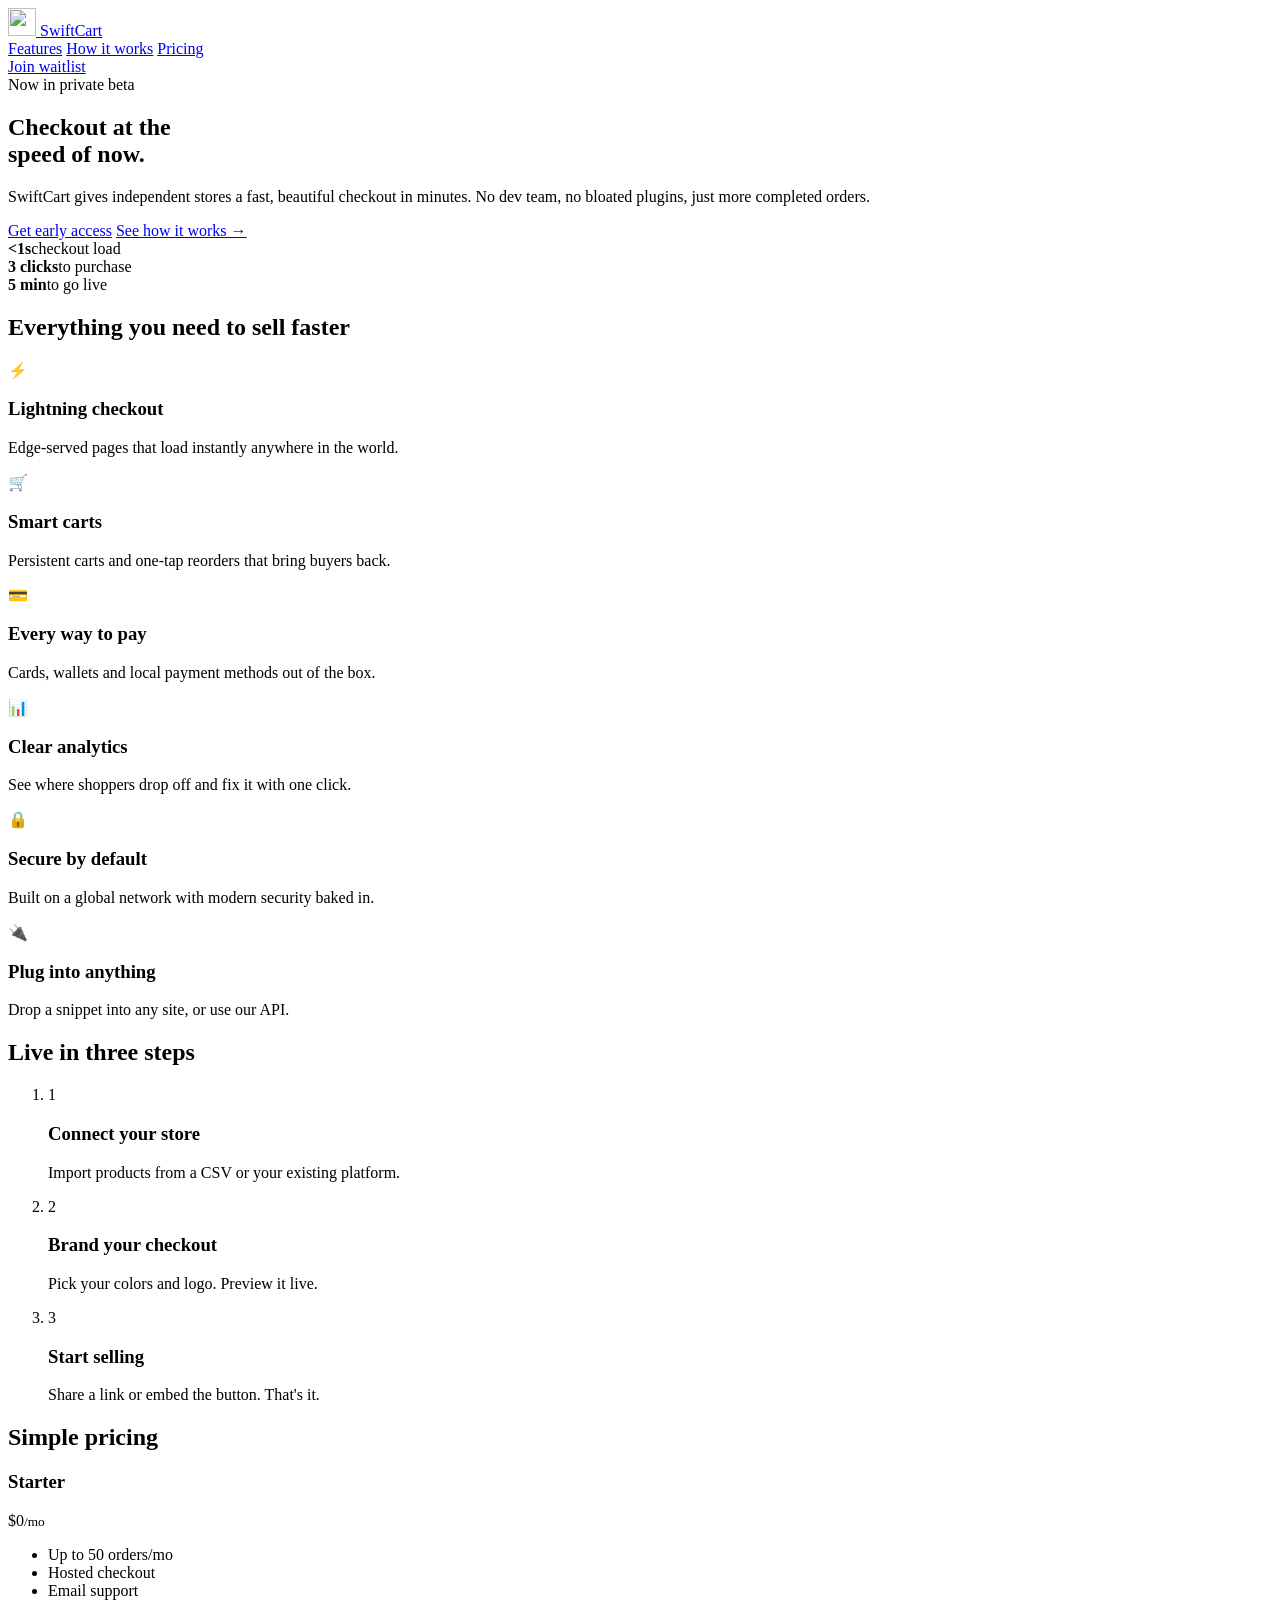
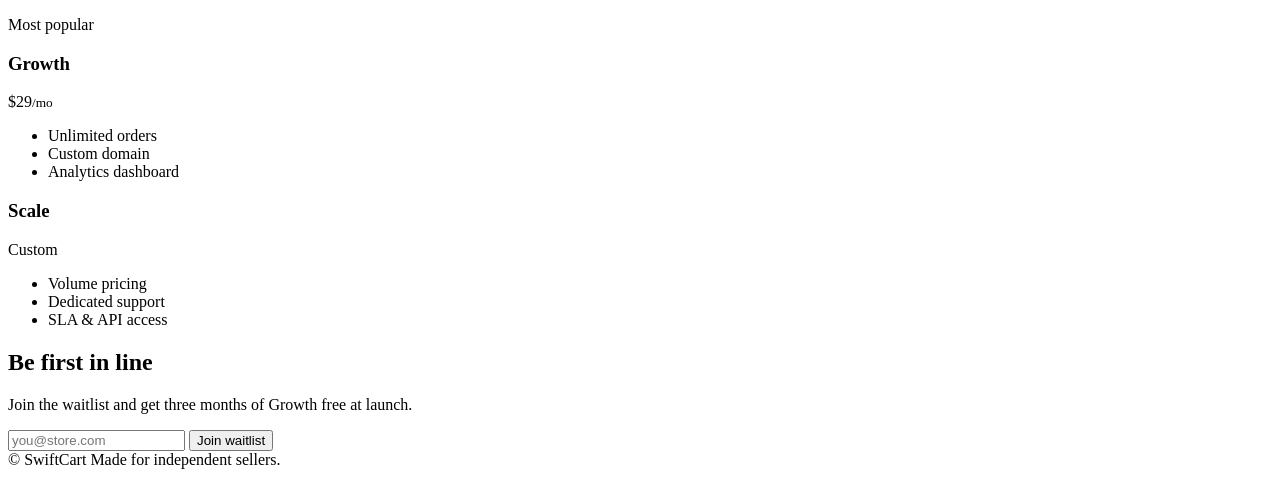
==== public/index.html @ d791b70e "Initial SwiftCart site + Cloudflare deploy" ====
<!doctype html>
<html lang="en">
<head>
  <meta charset="utf-8">
  <meta name="viewport" content="width=device-width, initial-scale=1">
  <title>SwiftCart: Checkout at the speed of now</title>
  <meta name="description" content="SwiftCart helps independent stores launch fast, beautiful checkout experiences in minutes.">
  <meta property="og:title" content="SwiftCart">
  <meta property="og:description" content="Fast, beautiful checkout for independent stores.">
  <link rel="icon" href="/favicon.svg" type="image/svg+xml">
  <link rel="preconnect" href="https://fonts.googleapis.com">
  <link rel="preconnect" href="https://fonts.gstatic.com" crossorigin>
  <link href="https://fonts.googleapis.com/css2?family=Inter:wght@400;500;600;700;800&display=swap" rel="stylesheet">
  <link rel="stylesheet" href="/styles.css">
</head>
<body>
  <header class="nav">
    <div class="container nav-inner">
      <a href="/" class="logo">
        <img src="/favicon.svg" width="28" height="28" alt="">
        SwiftCart
      </a>
      <nav class="links">
        <a href="#features">Features</a>
        <a href="#how">How it works</a>
        <a href="#pricing">Pricing</a>
      </nav>
      <a href="#waitlist" class="btn btn-small">Join waitlist</a>
    </div>
  </header>

  <main>
    <section class="hero">
      <div class="container">
        <span class="pill">Now in private beta</span>
        <h1>Checkout at the<br><span class="grad">speed of now.</span></h1>
        <p class="lead">SwiftCart gives independent stores a fast, beautiful checkout in minutes. No dev team, no bloated plugins, just more completed orders.</p>
        <div class="cta-row">
          <a href="#waitlist" class="btn">Get early access</a>
          <a href="#how" class="btn btn-ghost">See how it works &rarr;</a>
        </div>
        <div class="stats">
          <div><strong>&lt;1s</strong><span>checkout load</span></div>
          <div><strong>3 clicks</strong><span>to purchase</span></div>
          <div><strong>5 min</strong><span>to go live</span></div>
        </div>
      </div>
    </section>

    <section id="features" class="section">
      <div class="container">
        <h2>Everything you need to sell faster</h2>
        <div class="grid">
          <article class="card"><div class="icon">⚡</div><h3>Lightning checkout</h3><p>Edge-served pages that load instantly anywhere in the world.</p></article>
          <article class="card"><div class="icon">🛒</div><h3>Smart carts</h3><p>Persistent carts and one-tap reorders that bring buyers back.</p></article>
          <article class="card"><div class="icon">💳</div><h3>Every way to pay</h3><p>Cards, wallets and local payment methods out of the box.</p></article>
          <article class="card"><div class="icon">📊</div><h3>Clear analytics</h3><p>See where shoppers drop off and fix it with one click.</p></article>
          <article class="card"><div class="icon">🔒</div><h3>Secure by default</h3><p>Built on a global network with modern security baked in.</p></article>
          <article class="card"><div class="icon">🔌</div><h3>Plug into anything</h3><p>Drop a snippet into any site, or use our API.</p></article>
        </div>
      </div>
    </section>

    <section id="how" class="section alt">
      <div class="container">
        <h2>Live in three steps</h2>
        <ol class="steps">
          <li><span>1</span><h3>Connect your store</h3><p>Import products from a CSV or your existing platform.</p></li>
          <li><span>2</span><h3>Brand your checkout</h3><p>Pick your colors and logo. Preview it live.</p></li>
          <li><span>3</span><h3>Start selling</h3><p>Share a link or embed the button. That's it.</p></li>
        </ol>
      </div>
    </section>

    <section id="pricing" class="section">
      <div class="container">
        <h2>Simple pricing</h2>
        <div class="pricing">
          <div class="plan"><h3>Starter</h3><p class="price">$0<small>/mo</small></p><ul><li>Up to 50 orders/mo</li><li>Hosted checkout</li><li>Email support</li></ul></div>
          <div class="plan featured"><span class="tag">Most popular</span><h3>Growth</h3><p class="price">$29<small>/mo</small></p><ul><li>Unlimited orders</li><li>Custom domain</li><li>Analytics dashboard</li></ul></div>
          <div class="plan"><h3>Scale</h3><p class="price">Custom</p><ul><li>Volume pricing</li><li>Dedicated support</li><li>SLA &amp; API access</li></ul></div>
        </div>
      </div>
    </section>

    <section id="waitlist" class="section cta">
      <div class="container narrow">
        <h2>Be first in line</h2>
        <p>Join the waitlist and get three months of Growth free at launch.</p>
        <form class="waitlist" id="waitlist-form">
          <input type="email" name="email" required placeholder="you@store.com" aria-label="Email address">
          <button class="btn" type="submit">Join waitlist</button>
        </form>
      </div>
    </section>
  </main>

  <footer class="footer">
    <div class="container footer-inner">
      <span>&copy; <span id="y"></span> SwiftCart</span>
      <span>Made for independent sellers.</span>
    </div>
  </footer>
  <script src="/main.js"></script>
</body>
</html>
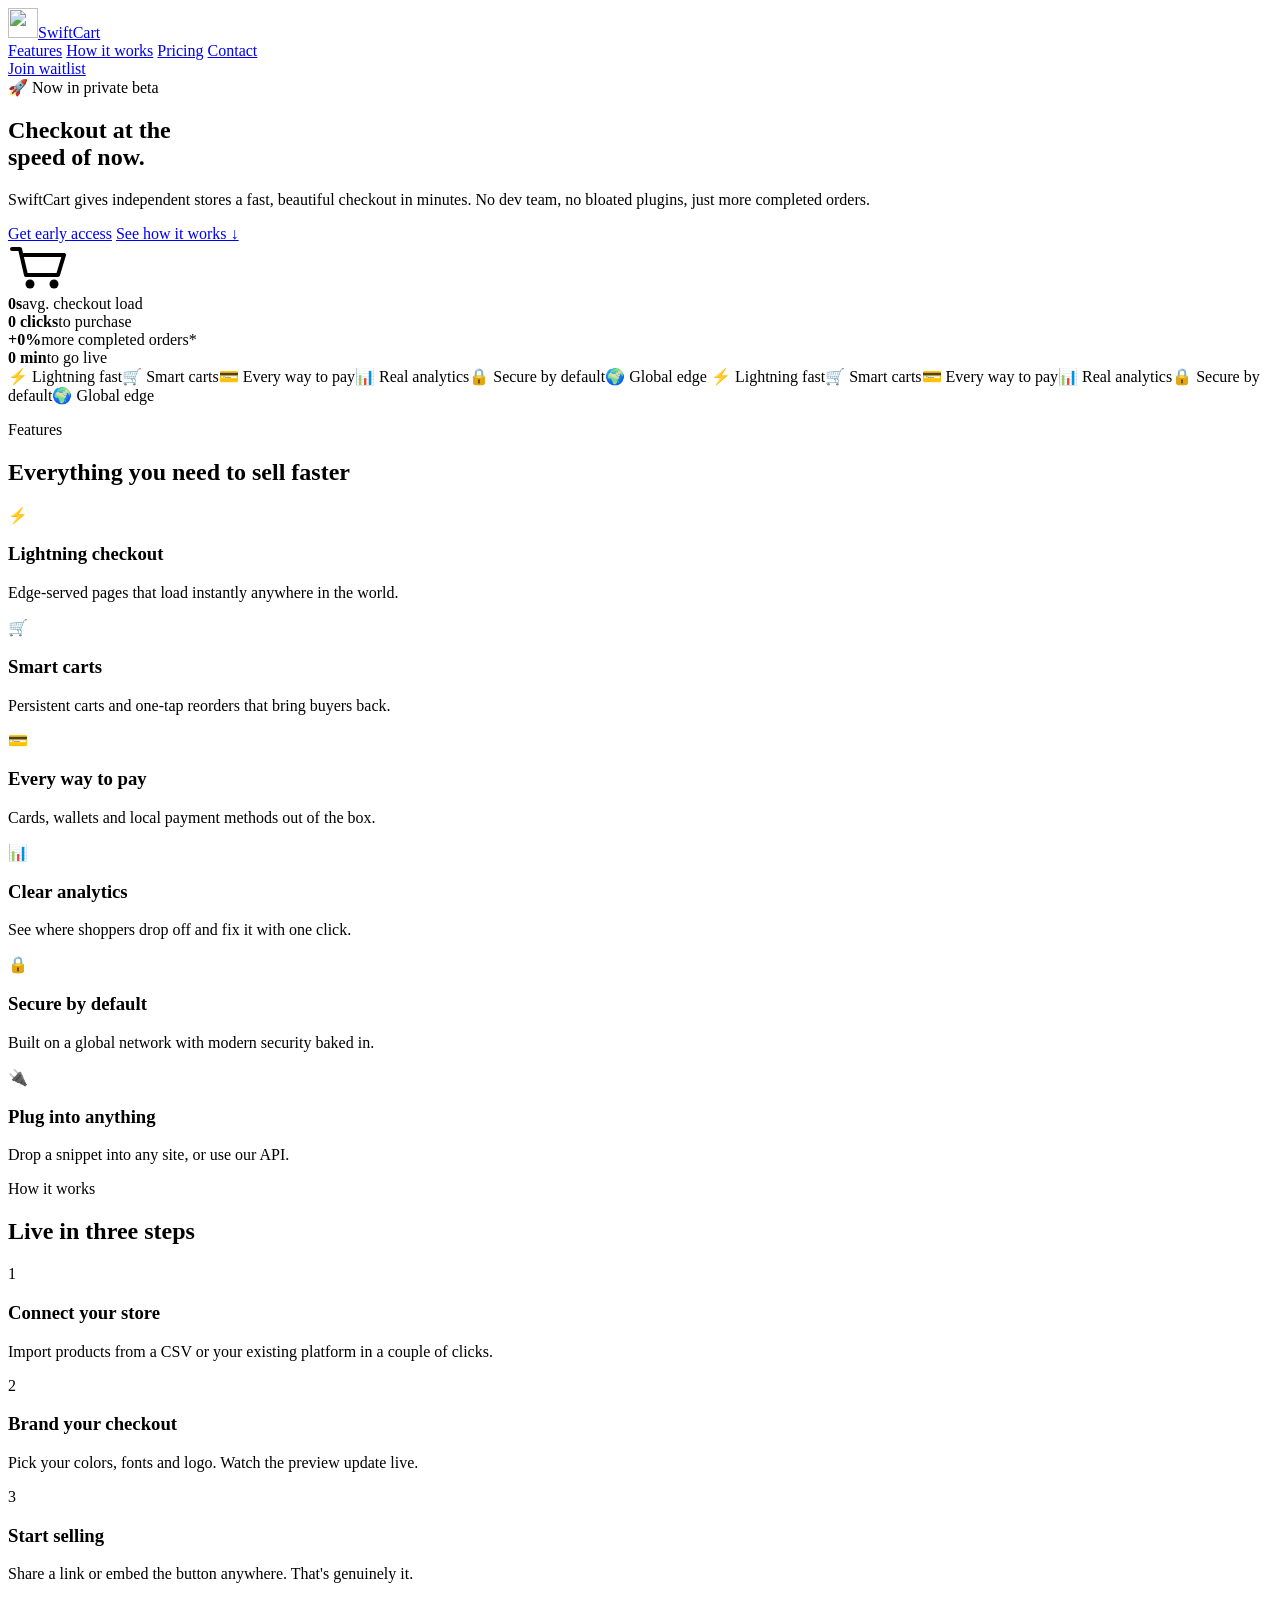
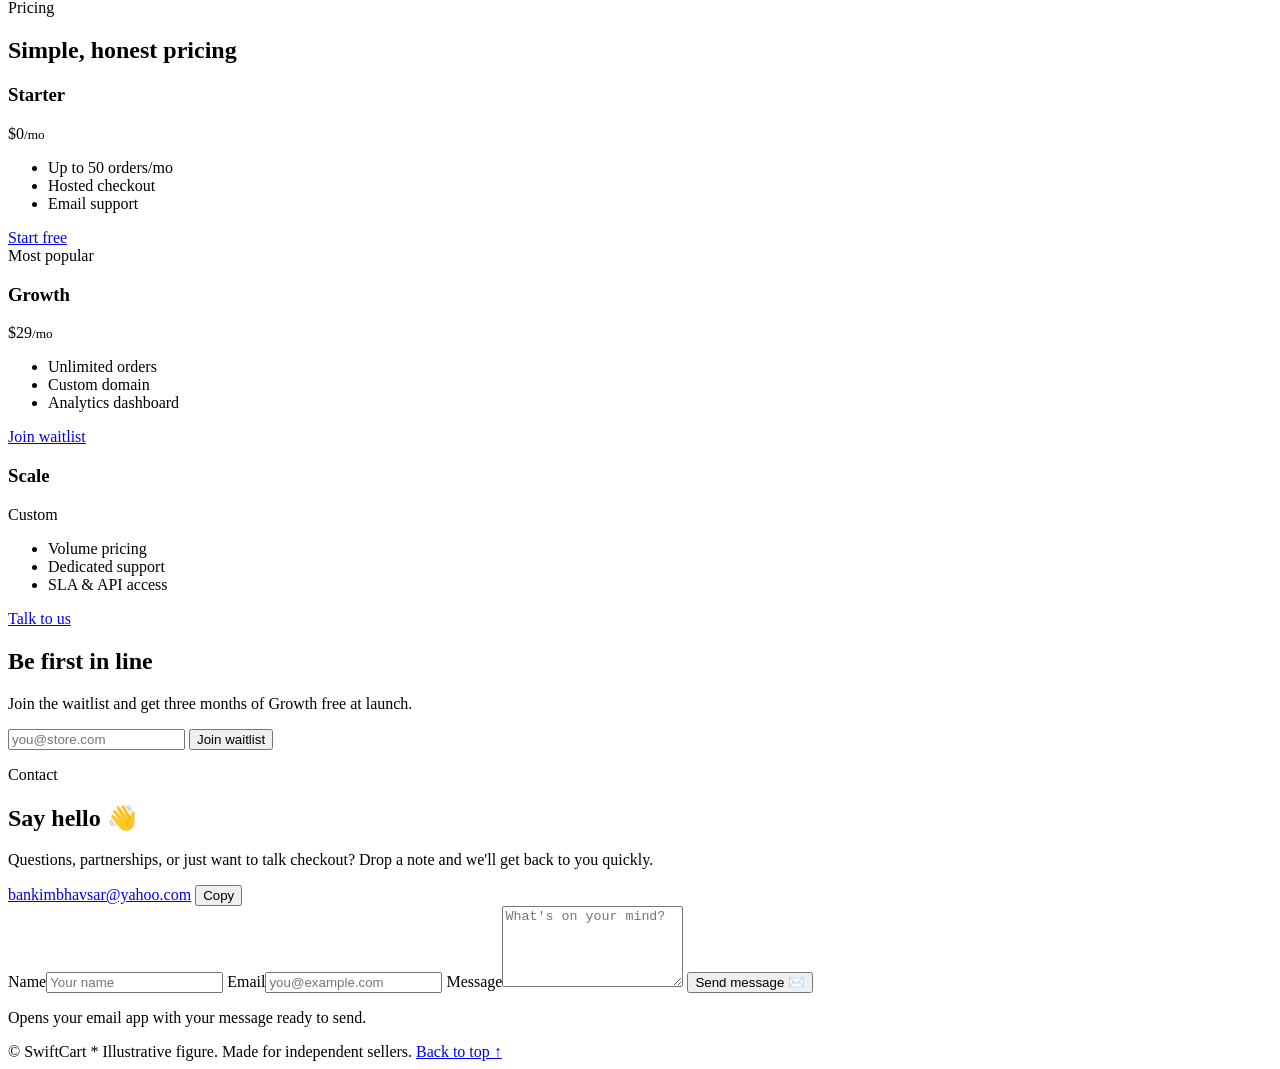
==== commit fb4b8576: "Fun animated redesign + contact section" ====
--- a/public/index.html
+++ b/public/index.html
@@ -10,86 +10,139 @@
   <link rel="icon" href="/favicon.svg" type="image/svg+xml">
   <link rel="preconnect" href="https://fonts.googleapis.com">
   <link rel="preconnect" href="https://fonts.gstatic.com" crossorigin>
-  <link href="https://fonts.googleapis.com/css2?family=Inter:wght@400;500;600;700;800&display=swap" rel="stylesheet">
+  <link href="https://fonts.googleapis.com/css2?family=Bricolage+Grotesque:opsz,wght@12..96,500;12..96,700;12..96,800&family=Inter:wght@400;500;600&display=swap" rel="stylesheet">
   <link rel="stylesheet" href="/styles.css">
 </head>
 <body>
-  <header class="nav">
+  <div class="progress" id="progress"></div>
+
+  <header class="nav" id="nav">
     <div class="container nav-inner">
-      <a href="/" class="logo">
-        <img src="/favicon.svg" width="28" height="28" alt="">
-        SwiftCart
-      </a>
+      <a href="#top" class="logo"><img src="/favicon.svg" width="30" height="30" alt="">SwiftCart</a>
       <nav class="links">
         <a href="#features">Features</a>
         <a href="#how">How it works</a>
         <a href="#pricing">Pricing</a>
+        <a href="#contact">Contact</a>
       </nav>
       <a href="#waitlist" class="btn btn-small">Join waitlist</a>
     </div>
   </header>
 
-  <main>
+  <main id="top">
+    <!-- HERO -->
     <section class="hero">
-      <div class="container">
-        <span class="pill">Now in private beta</span>
-        <h1>Checkout at the<br><span class="grad">speed of now.</span></h1>
-        <p class="lead">SwiftCart gives independent stores a fast, beautiful checkout in minutes. No dev team, no bloated plugins, just more completed orders.</p>
-        <div class="cta-row">
-          <a href="#waitlist" class="btn">Get early access</a>
-          <a href="#how" class="btn btn-ghost">See how it works &rarr;</a>
+      <div class="blob b1" data-speed="0.25"></div>
+      <div class="blob b2" data-speed="-0.15"></div>
+      <div class="blob b3" data-speed="0.4"></div>
+      <div class="container hero-inner">
+        <span class="pill reveal">🚀 Now in private beta</span>
+        <h1 class="reveal" style="--d:.1s">Checkout at the<br>
+          <span class="rotator"><span class="grad" id="rotator">speed of now.</span></span>
+        </h1>
+        <p class="lead reveal" style="--d:.2s">SwiftCart gives independent stores a fast, beautiful checkout in minutes. No dev team, no bloated plugins, just more completed orders.</p>
+        <div class="cta-row reveal" style="--d:.3s">
+          <a href="#waitlist" class="btn magnetic">Get early access</a>
+          <a href="#how" class="btn btn-ghost">See how it works &darr;</a>
         </div>
+
+        <div class="cart-track reveal" style="--d:.4s" aria-hidden="true">
+          <div class="cart" id="cart">
+            <svg viewBox="0 0 64 48" width="64" height="48"><path d="M4 6h8l6 26h32l6-20H16" fill="none" stroke="currentColor" stroke-width="4" stroke-linecap="round" stroke-linejoin="round"/><circle class="wheel" cx="22" cy="41" r="4.5" fill="currentColor"/><circle class="wheel" cx="46" cy="41" r="4.5" fill="currentColor"/></svg>
+            <span class="trail"></span>
+          </div>
+        </div>
+
         <div class="stats">
-          <div><strong>&lt;1s</strong><span>checkout load</span></div>
-          <div><strong>3 clicks</strong><span>to purchase</span></div>
-          <div><strong>5 min</strong><span>to go live</span></div>
+          <div class="reveal" style="--d:.1s"><strong><span data-count="0.8" data-decimals="1">0</span>s</strong><span>avg. checkout load</span></div>
+          <div class="reveal" style="--d:.2s"><strong><span data-count="3">0</span> clicks</strong><span>to purchase</span></div>
+          <div class="reveal" style="--d:.3s"><strong>+<span data-count="27">0</span>%</strong><span>more completed orders*</span></div>
+          <div class="reveal" style="--d:.4s"><strong><span data-count="5">0</span> min</strong><span>to go live</span></div>
         </div>
       </div>
     </section>
 
+    <!-- MARQUEE -->
+    <div class="marquee" aria-hidden="true">
+      <div class="marquee-track">
+        <span>⚡ Lightning fast</span><span>🛒 Smart carts</span><span>💳 Every way to pay</span><span>📊 Real analytics</span><span>🔒 Secure by default</span><span>🌍 Global edge</span>
+        <span>⚡ Lightning fast</span><span>🛒 Smart carts</span><span>💳 Every way to pay</span><span>📊 Real analytics</span><span>🔒 Secure by default</span><span>🌍 Global edge</span>
+      </div>
+    </div>
+
+    <!-- FEATURES -->
     <section id="features" class="section">
       <div class="container">
-        <h2>Everything you need to sell faster</h2>
+        <p class="eyebrow reveal">Features</p>
+        <h2 class="reveal">Everything you need to sell faster</h2>
         <div class="grid">
-          <article class="card"><div class="icon">⚡</div><h3>Lightning checkout</h3><p>Edge-served pages that load instantly anywhere in the world.</p></article>
-          <article class="card"><div class="icon">🛒</div><h3>Smart carts</h3><p>Persistent carts and one-tap reorders that bring buyers back.</p></article>
-          <article class="card"><div class="icon">💳</div><h3>Every way to pay</h3><p>Cards, wallets and local payment methods out of the box.</p></article>
-          <article class="card"><div class="icon">📊</div><h3>Clear analytics</h3><p>See where shoppers drop off and fix it with one click.</p></article>
-          <article class="card"><div class="icon">🔒</div><h3>Secure by default</h3><p>Built on a global network with modern security baked in.</p></article>
-          <article class="card"><div class="icon">🔌</div><h3>Plug into anything</h3><p>Drop a snippet into any site, or use our API.</p></article>
+          <article class="card tilt reveal" style="--d:0s"><div class="icon">⚡</div><h3>Lightning checkout</h3><p>Edge-served pages that load instantly anywhere in the world.</p></article>
+          <article class="card tilt reveal" style="--d:.08s"><div class="icon">🛒</div><h3>Smart carts</h3><p>Persistent carts and one-tap reorders that bring buyers back.</p></article>
+          <article class="card tilt reveal" style="--d:.16s"><div class="icon">💳</div><h3>Every way to pay</h3><p>Cards, wallets and local payment methods out of the box.</p></article>
+          <article class="card tilt reveal" style="--d:.24s"><div class="icon">📊</div><h3>Clear analytics</h3><p>See where shoppers drop off and fix it with one click.</p></article>
+          <article class="card tilt reveal" style="--d:.32s"><div class="icon">🔒</div><h3>Secure by default</h3><p>Built on a global network with modern security baked in.</p></article>
+          <article class="card tilt reveal" style="--d:.4s"><div class="icon">🔌</div><h3>Plug into anything</h3><p>Drop a snippet into any site, or use our API.</p></article>
         </div>
       </div>
     </section>
 
+    <!-- HOW IT WORKS (scroll story) -->
     <section id="how" class="section alt">
       <div class="container">
-        <h2>Live in three steps</h2>
-        <ol class="steps">
-          <li><span>1</span><h3>Connect your store</h3><p>Import products from a CSV or your existing platform.</p></li>
-          <li><span>2</span><h3>Brand your checkout</h3><p>Pick your colors and logo. Preview it live.</p></li>
-          <li><span>3</span><h3>Start selling</h3><p>Share a link or embed the button. That's it.</p></li>
-        </ol>
-      </div>
-    </section>
-
-    <section id="pricing" class="section">
-      <div class="container">
-        <h2>Simple pricing</h2>
-        <div class="pricing">
-          <div class="plan"><h3>Starter</h3><p class="price">$0<small>/mo</small></p><ul><li>Up to 50 orders/mo</li><li>Hosted checkout</li><li>Email support</li></ul></div>
-          <div class="plan featured"><span class="tag">Most popular</span><h3>Growth</h3><p class="price">$29<small>/mo</small></p><ul><li>Unlimited orders</li><li>Custom domain</li><li>Analytics dashboard</li></ul></div>
-          <div class="plan"><h3>Scale</h3><p class="price">Custom</p><ul><li>Volume pricing</li><li>Dedicated support</li><li>SLA &amp; API access</li></ul></div>
+        <p class="eyebrow reveal">How it works</p>
+        <h2 class="reveal">Live in three steps</h2>
+        <div class="timeline" id="timeline">
+          <div class="timeline-line"><div class="timeline-fill" id="timeline-fill"></div></div>
+          <div class="step reveal from-left"><span class="dot">1</span><div><h3>Connect your store</h3><p>Import products from a CSV or your existing platform in a couple of clicks.</p></div></div>
+          <div class="step reveal from-right"><span class="dot">2</span><div><h3>Brand your checkout</h3><p>Pick your colors, fonts and logo. Watch the preview update live.</p></div></div>
+          <div class="step reveal from-left"><span class="dot">3</span><div><h3>Start selling</h3><p>Share a link or embed the button anywhere. That's genuinely it.</p></div></div>
         </div>
       </div>
     </section>
 
+    <!-- PRICING -->
+    <section id="pricing" class="section">
+      <div class="container">
+        <p class="eyebrow reveal">Pricing</p>
+        <h2 class="reveal">Simple, honest pricing</h2>
+        <div class="pricing">
+          <div class="plan reveal pop" style="--d:0s"><h3>Starter</h3><p class="price">$0<small>/mo</small></p><ul><li>Up to 50 orders/mo</li><li>Hosted checkout</li><li>Email support</li></ul><a href="#waitlist" class="btn btn-ghost full">Start free</a></div>
+          <div class="plan featured reveal pop" style="--d:.1s"><span class="tag">Most popular</span><h3>Growth</h3><p class="price">$29<small>/mo</small></p><ul><li>Unlimited orders</li><li>Custom domain</li><li>Analytics dashboard</li></ul><a href="#waitlist" class="btn full">Join waitlist</a></div>
+          <div class="plan reveal pop" style="--d:.2s"><h3>Scale</h3><p class="price">Custom</p><ul><li>Volume pricing</li><li>Dedicated support</li><li>SLA &amp; API access</li></ul><a href="#contact" class="btn btn-ghost full">Talk to us</a></div>
+        </div>
+      </div>
+    </section>
+
+    <!-- WAITLIST -->
     <section id="waitlist" class="section cta">
       <div class="container narrow">
-        <h2>Be first in line</h2>
-        <p>Join the waitlist and get three months of Growth free at launch.</p>
-        <form class="waitlist" id="waitlist-form">
+        <h2 class="reveal">Be first in line</h2>
+        <p class="reveal" style="--d:.1s">Join the waitlist and get three months of Growth free at launch.</p>
+        <form class="waitlist reveal" style="--d:.2s" id="waitlist-form">
           <input type="email" name="email" required placeholder="you@store.com" aria-label="Email address">
           <button class="btn" type="submit">Join waitlist</button>
+        </form>
+      </div>
+    </section>
+
+    <!-- CONTACT -->
+    <section id="contact" class="section alt">
+      <div class="container contact">
+        <div class="contact-copy reveal from-left">
+          <p class="eyebrow">Contact</p>
+          <h2>Say hello 👋</h2>
+          <p>Questions, partnerships, or just want to talk checkout? Drop a note and we'll get back to you quickly.</p>
+          <div class="email-card">
+            <a href="mailto:bankimbhavsar@yahoo.com" class="email-link">bankimbhavsar@yahoo.com</a>
+            <button type="button" class="copy-btn" id="copy-email" data-email="bankimbhavsar@yahoo.com">Copy</button>
+          </div>
+        </div>
+        <form class="contact-form reveal from-right" id="contact-form">
+          <label>Name<input name="name" required placeholder="Your name"></label>
+          <label>Email<input name="email" type="email" required placeholder="you@example.com"></label>
+          <label>Message<textarea name="message" rows="5" required placeholder="What's on your mind?"></textarea></label>
+          <button class="btn full" type="submit">Send message ✉️</button>
+          <p class="form-note">Opens your email app with your message ready to send.</p>
         </form>
       </div>
     </section>
@@ -98,9 +151,11 @@
   <footer class="footer">
     <div class="container footer-inner">
       <span>&copy; <span id="y"></span> SwiftCart</span>
-      <span>Made for independent sellers.</span>
+      <span>* Illustrative figure. Made for independent sellers.</span>
+      <a href="#top" class="to-top">Back to top &uarr;</a>
     </div>
   </footer>
+  <div class="toast" id="toast" role="status" aria-live="polite"></div>
   <script src="/main.js"></script>
 </body>
 </html>
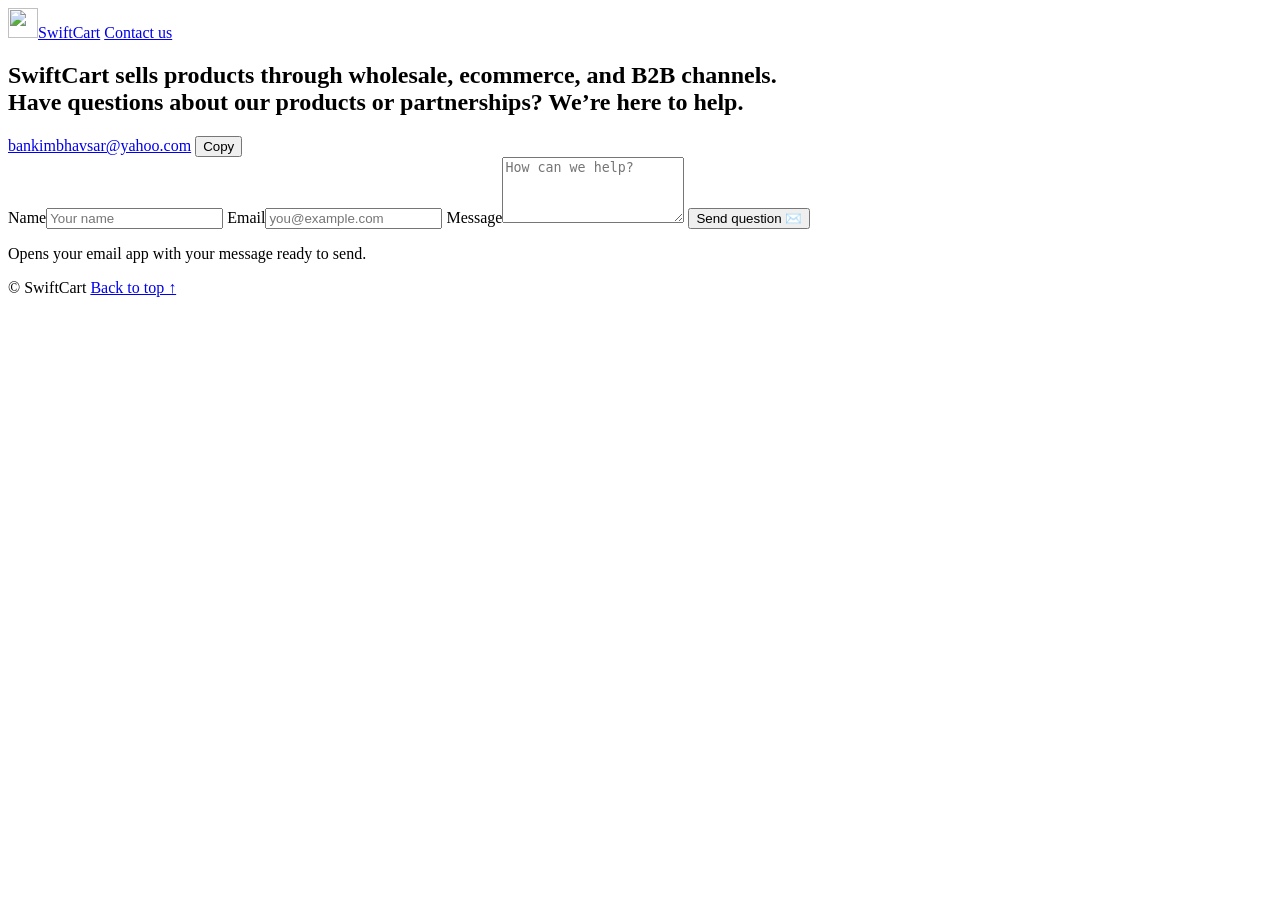
==== commit 77108beb: "Simplify SwiftCart contact page" ====
--- a/public/index.html
+++ b/public/index.html
@@ -3,158 +3,52 @@
 <head>
   <meta charset="utf-8">
   <meta name="viewport" content="width=device-width, initial-scale=1">
-  <title>SwiftCart: Checkout at the speed of now</title>
-  <meta name="description" content="SwiftCart helps independent stores launch fast, beautiful checkout experiences in minutes.">
-  <meta property="og:title" content="SwiftCart">
-  <meta property="og:description" content="Fast, beautiful checkout for independent stores.">
+  <title>SwiftCart | Wholesale, Ecommerce &amp; B2B Products</title>
+  <meta name="description" content="SwiftCart sells products through wholesale, ecommerce, and B2B channels.">
+  <meta property="og:title" content="SwiftCart | Wholesale, Ecommerce &amp; B2B Products">
+  <meta property="og:description" content="SwiftCart sells products through wholesale, ecommerce, and B2B channels.">
   <link rel="icon" href="/favicon.svg" type="image/svg+xml">
   <link rel="preconnect" href="https://fonts.googleapis.com">
   <link rel="preconnect" href="https://fonts.gstatic.com" crossorigin>
-  <link href="https://fonts.googleapis.com/css2?family=Bricolage+Grotesque:opsz,wght@12..96,500;12..96,700;12..96,800&family=Inter:wght@400;500;600&display=swap" rel="stylesheet">
+  <link href="https://fonts.googleapis.com/css2?family=Bricolage+Grotesque:opsz,wght@12..96;500;12..96;700;12..96;800&family=Inter:wght@400;500;600&display=swap" rel="stylesheet">
   <link rel="stylesheet" href="/styles.css">
 </head>
 <body>
-  <div class="progress" id="progress"></div>
-
-  <header class="nav" id="nav">
+  <header class="nav">
     <div class="container nav-inner">
       <a href="#top" class="logo"><img src="/favicon.svg" width="30" height="30" alt="">SwiftCart</a>
-      <nav class="links">
-        <a href="#features">Features</a>
-        <a href="#how">How it works</a>
-        <a href="#pricing">Pricing</a>
-        <a href="#contact">Contact</a>
-      </nav>
-      <a href="#waitlist" class="btn btn-small">Join waitlist</a>
+      <a href="#contact" class="btn btn-small">Contact us</a>
     </div>
   </header>
 
-  <main id="top">
-    <!-- HERO -->
-    <section class="hero">
-      <div class="blob b1" data-speed="0.25"></div>
-      <div class="blob b2" data-speed="-0.15"></div>
-      <div class="blob b3" data-speed="0.4"></div>
-      <div class="container hero-inner">
-        <span class="pill reveal">🚀 Now in private beta</span>
-        <h1 class="reveal" style="--d:.1s">Checkout at the<br>
-          <span class="rotator"><span class="grad" id="rotator">speed of now.</span></span>
-        </h1>
-        <p class="lead reveal" style="--d:.2s">SwiftCart gives independent stores a fast, beautiful checkout in minutes. No dev team, no bloated plugins, just more completed orders.</p>
-        <div class="cta-row reveal" style="--d:.3s">
-          <a href="#waitlist" class="btn magnetic">Get early access</a>
-          <a href="#how" class="btn btn-ghost">See how it works &darr;</a>
+  <main id="top" class="page-shell">
+    <div class="container panels">
+      <section id="contact" class="panel contact-panel" aria-labelledby="products-title">
+        <h1 class="contact-title" id="products-title">SwiftCart sells products through wholesale, ecommerce, and B2B channels.<br><span>Have questions about our products or partnerships? We’re here to help.</span></h1>
+        <div class="email-card">
+          <a href="mailto:bankimbhavsar@yahoo.com" class="email-link">bankimbhavsar@yahoo.com</a>
+          <button type="button" class="copy-btn" id="copy-email" data-email="bankimbhavsar@yahoo.com">Copy</button>
         </div>
 
-        <div class="cart-track reveal" style="--d:.4s" aria-hidden="true">
-          <div class="cart" id="cart">
-            <svg viewBox="0 0 64 48" width="64" height="48"><path d="M4 6h8l6 26h32l6-20H16" fill="none" stroke="currentColor" stroke-width="4" stroke-linecap="round" stroke-linejoin="round"/><circle class="wheel" cx="22" cy="41" r="4.5" fill="currentColor"/><circle class="wheel" cx="46" cy="41" r="4.5" fill="currentColor"/></svg>
-            <span class="trail"></span>
-          </div>
-        </div>
-
-        <div class="stats">
-          <div class="reveal" style="--d:.1s"><strong><span data-count="0.8" data-decimals="1">0</span>s</strong><span>avg. checkout load</span></div>
-          <div class="reveal" style="--d:.2s"><strong><span data-count="3">0</span> clicks</strong><span>to purchase</span></div>
-          <div class="reveal" style="--d:.3s"><strong>+<span data-count="27">0</span>%</strong><span>more completed orders*</span></div>
-          <div class="reveal" style="--d:.4s"><strong><span data-count="5">0</span> min</strong><span>to go live</span></div>
-        </div>
-      </div>
-    </section>
-
-    <!-- MARQUEE -->
-    <div class="marquee" aria-hidden="true">
-      <div class="marquee-track">
-        <span>⚡ Lightning fast</span><span>🛒 Smart carts</span><span>💳 Every way to pay</span><span>📊 Real analytics</span><span>🔒 Secure by default</span><span>🌍 Global edge</span>
-        <span>⚡ Lightning fast</span><span>🛒 Smart carts</span><span>💳 Every way to pay</span><span>📊 Real analytics</span><span>🔒 Secure by default</span><span>🌍 Global edge</span>
-      </div>
-    </div>
-
-    <!-- FEATURES -->
-    <section id="features" class="section">
-      <div class="container">
-        <p class="eyebrow reveal">Features</p>
-        <h2 class="reveal">Everything you need to sell faster</h2>
-        <div class="grid">
-          <article class="card tilt reveal" style="--d:0s"><div class="icon">⚡</div><h3>Lightning checkout</h3><p>Edge-served pages that load instantly anywhere in the world.</p></article>
-          <article class="card tilt reveal" style="--d:.08s"><div class="icon">🛒</div><h3>Smart carts</h3><p>Persistent carts and one-tap reorders that bring buyers back.</p></article>
-          <article class="card tilt reveal" style="--d:.16s"><div class="icon">💳</div><h3>Every way to pay</h3><p>Cards, wallets and local payment methods out of the box.</p></article>
-          <article class="card tilt reveal" style="--d:.24s"><div class="icon">📊</div><h3>Clear analytics</h3><p>See where shoppers drop off and fix it with one click.</p></article>
-          <article class="card tilt reveal" style="--d:.32s"><div class="icon">🔒</div><h3>Secure by default</h3><p>Built on a global network with modern security baked in.</p></article>
-          <article class="card tilt reveal" style="--d:.4s"><div class="icon">🔌</div><h3>Plug into anything</h3><p>Drop a snippet into any site, or use our API.</p></article>
-        </div>
-      </div>
-    </section>
-
-    <!-- HOW IT WORKS (scroll story) -->
-    <section id="how" class="section alt">
-      <div class="container">
-        <p class="eyebrow reveal">How it works</p>
-        <h2 class="reveal">Live in three steps</h2>
-        <div class="timeline" id="timeline">
-          <div class="timeline-line"><div class="timeline-fill" id="timeline-fill"></div></div>
-          <div class="step reveal from-left"><span class="dot">1</span><div><h3>Connect your store</h3><p>Import products from a CSV or your existing platform in a couple of clicks.</p></div></div>
-          <div class="step reveal from-right"><span class="dot">2</span><div><h3>Brand your checkout</h3><p>Pick your colors, fonts and logo. Watch the preview update live.</p></div></div>
-          <div class="step reveal from-left"><span class="dot">3</span><div><h3>Start selling</h3><p>Share a link or embed the button anywhere. That's genuinely it.</p></div></div>
-        </div>
-      </div>
-    </section>
-
-    <!-- PRICING -->
-    <section id="pricing" class="section">
-      <div class="container">
-        <p class="eyebrow reveal">Pricing</p>
-        <h2 class="reveal">Simple, honest pricing</h2>
-        <div class="pricing">
-          <div class="plan reveal pop" style="--d:0s"><h3>Starter</h3><p class="price">$0<small>/mo</small></p><ul><li>Up to 50 orders/mo</li><li>Hosted checkout</li><li>Email support</li></ul><a href="#waitlist" class="btn btn-ghost full">Start free</a></div>
-          <div class="plan featured reveal pop" style="--d:.1s"><span class="tag">Most popular</span><h3>Growth</h3><p class="price">$29<small>/mo</small></p><ul><li>Unlimited orders</li><li>Custom domain</li><li>Analytics dashboard</li></ul><a href="#waitlist" class="btn full">Join waitlist</a></div>
-          <div class="plan reveal pop" style="--d:.2s"><h3>Scale</h3><p class="price">Custom</p><ul><li>Volume pricing</li><li>Dedicated support</li><li>SLA &amp; API access</li></ul><a href="#contact" class="btn btn-ghost full">Talk to us</a></div>
-        </div>
-      </div>
-    </section>
-
-    <!-- WAITLIST -->
-    <section id="waitlist" class="section cta">
-      <div class="container narrow">
-        <h2 class="reveal">Be first in line</h2>
-        <p class="reveal" style="--d:.1s">Join the waitlist and get three months of Growth free at launch.</p>
-        <form class="waitlist reveal" style="--d:.2s" id="waitlist-form">
-          <input type="email" name="email" required placeholder="you@store.com" aria-label="Email address">
-          <button class="btn" type="submit">Join waitlist</button>
-        </form>
-      </div>
-    </section>
-
-    <!-- CONTACT -->
-    <section id="contact" class="section alt">
-      <div class="container contact">
-        <div class="contact-copy reveal from-left">
-          <p class="eyebrow">Contact</p>
-          <h2>Say hello 👋</h2>
-          <p>Questions, partnerships, or just want to talk checkout? Drop a note and we'll get back to you quickly.</p>
-          <div class="email-card">
-            <a href="mailto:bankimbhavsar@yahoo.com" class="email-link">bankimbhavsar@yahoo.com</a>
-            <button type="button" class="copy-btn" id="copy-email" data-email="bankimbhavsar@yahoo.com">Copy</button>
-          </div>
-        </div>
-        <form class="contact-form reveal from-right" id="contact-form">
+        <form class="contact-form" id="contact-form">
           <label>Name<input name="name" required placeholder="Your name"></label>
           <label>Email<input name="email" type="email" required placeholder="you@example.com"></label>
-          <label>Message<textarea name="message" rows="5" required placeholder="What's on your mind?"></textarea></label>
-          <button class="btn full" type="submit">Send message ✉️</button>
+          <label>Message<textarea name="message" rows="4" required placeholder="How can we help?"></textarea></label>
+          <button class="btn full" type="submit">Send question ✉️</button>
           <p class="form-note">Opens your email app with your message ready to send.</p>
+          <a class="mailto-fallback" id="mailto-fallback" hidden target="_blank" rel="noopener">Open the email app manually</a>
         </form>
-      </div>
-    </section>
+      </section>
+    </div>
   </main>
 
   <footer class="footer">
     <div class="container footer-inner">
       <span>&copy; <span id="y"></span> SwiftCart</span>
-      <span>* Illustrative figure. Made for independent sellers.</span>
       <a href="#top" class="to-top">Back to top &uarr;</a>
     </div>
   </footer>
+
   <div class="toast" id="toast" role="status" aria-live="polite"></div>
   <script src="/main.js"></script>
 </body>
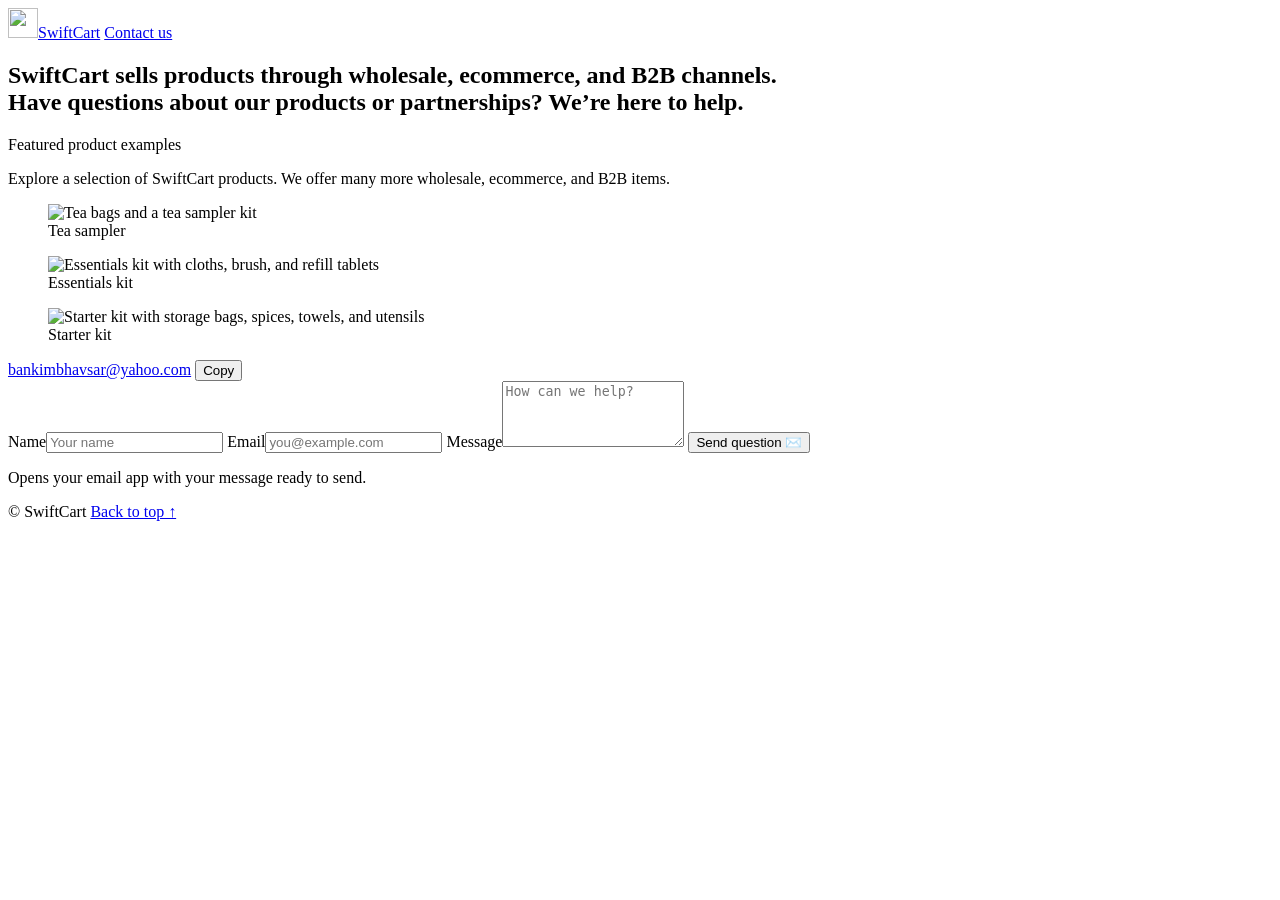
==== commit 24a08f2c: "Add featured product examples" ====
--- a/public/index.html
+++ b/public/index.html
@@ -25,6 +25,24 @@
     <div class="container panels">
       <section id="contact" class="panel contact-panel" aria-labelledby="products-title">
         <h1 class="contact-title" id="products-title">SwiftCart sells products through wholesale, ecommerce, and B2B channels.<br><span>Have questions about our products or partnerships? We’re here to help.</span></h1>
+        <div class="product-intro">
+          <p class="product-label">Featured product examples</p>
+          <p>Explore a selection of SwiftCart products. We offer many more wholesale, ecommerce, and B2B items.</p>
+        </div>
+        <div class="product-gallery" aria-label="Featured SwiftCart product examples">
+          <figure class="product-card">
+            <img src="/images/tea-sampler.png" alt="Tea bags and a tea sampler kit">
+            <figcaption>Tea sampler</figcaption>
+          </figure>
+          <figure class="product-card">
+            <img src="/images/essentials-kit.png" alt="Essentials kit with cloths, brush, and refill tablets">
+            <figcaption>Essentials kit</figcaption>
+          </figure>
+          <figure class="product-card">
+            <img src="/images/starter-kit.png" alt="Starter kit with storage bags, spices, towels, and utensils">
+            <figcaption>Starter kit</figcaption>
+          </figure>
+        </div>
         <div class="email-card">
           <a href="mailto:bankimbhavsar@yahoo.com" class="email-link">bankimbhavsar@yahoo.com</a>
           <button type="button" class="copy-btn" id="copy-email" data-email="bankimbhavsar@yahoo.com">Copy</button>
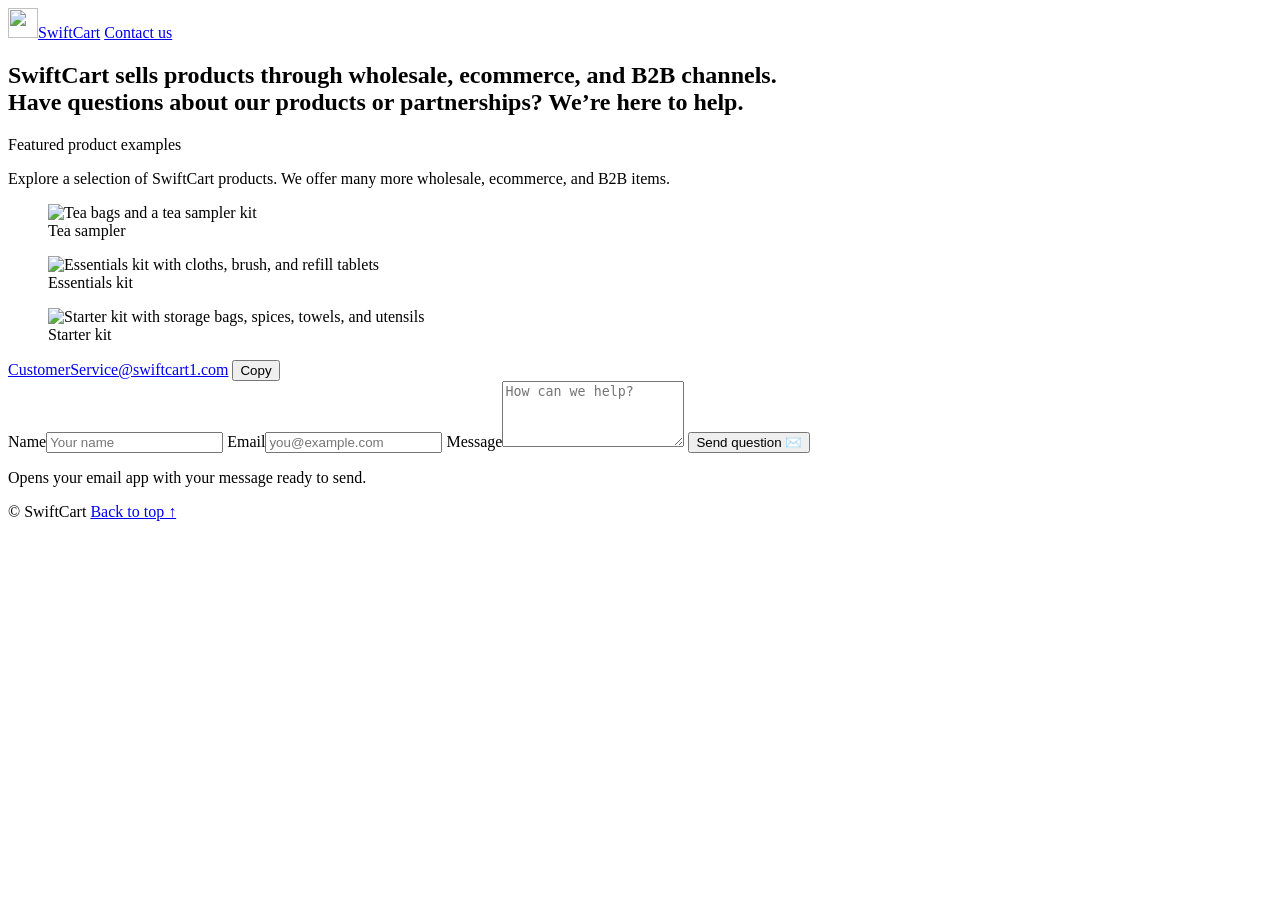
==== commit 8bb32ecf: "Change contact email to CustomerService@swiftcart1.com Co-Authored-By: Claude Opus 5.5 <noreply@anth" ====
--- a/public/index.html
+++ b/public/index.html
@@ -44,8 +44,8 @@
           </figure>
         </div>
         <div class="email-card">
-          <a href="mailto:bankimbhavsar@yahoo.com" class="email-link">bankimbhavsar@yahoo.com</a>
-          <button type="button" class="copy-btn" id="copy-email" data-email="bankimbhavsar@yahoo.com">Copy</button>
+          <a href="mailto:CustomerService@swiftcart1.com" class="email-link">CustomerService@swiftcart1.com</a>
+          <button type="button" class="copy-btn" id="copy-email" data-email="CustomerService@swiftcart1.com">Copy</button>
         </div>
 
         <form class="contact-form" id="contact-form">
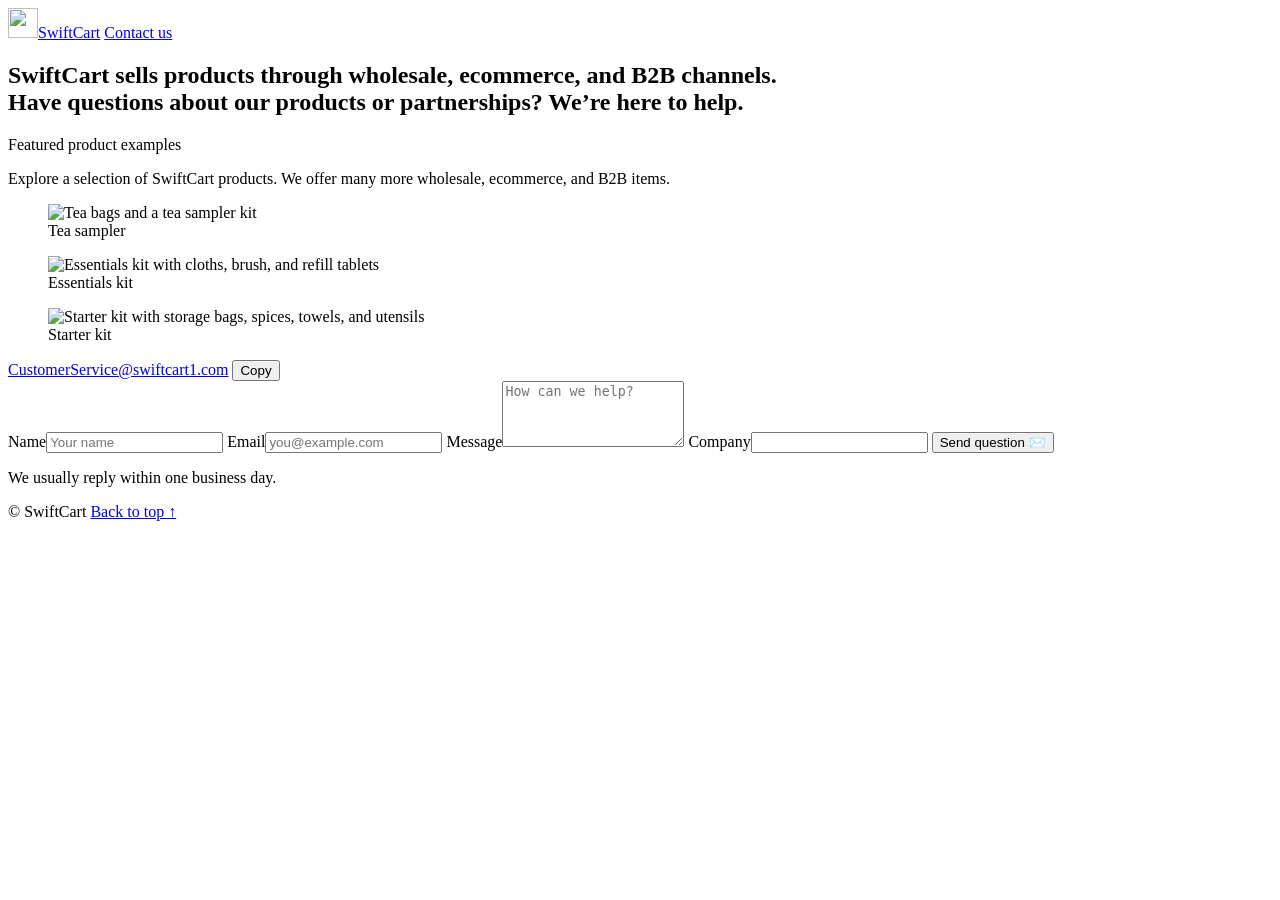
==== commit 04219fa6: "Send contact form directly via Resend Worker endpoint Co-Authored-By: Claude Opus 5.5 <noreply@anthr" ====
--- a/public/index.html
+++ b/public/index.html
@@ -49,12 +49,13 @@
         </div>
 
         <form class="contact-form" id="contact-form">
-          <label>Name<input name="name" required placeholder="Your name"></label>
-          <label>Email<input name="email" type="email" required placeholder="you@example.com"></label>
-          <label>Message<textarea name="message" rows="4" required placeholder="How can we help?"></textarea></label>
-          <button class="btn full" type="submit">Send question ✉️</button>
-          <p class="form-note">Opens your email app with your message ready to send.</p>
-          <a class="mailto-fallback" id="mailto-fallback" hidden target="_blank" rel="noopener">Open the email app manually</a>
+          <label>Name<input name="name" required maxlength="100" placeholder="Your name"></label>
+          <label>Email<input name="email" type="email" required maxlength="200" placeholder="you@example.com"></label>
+          <label>Message<textarea name="message" rows="4" required maxlength="5000" placeholder="How can we help?"></textarea></label>
+          <!-- Honeypot field for bots; hidden from real visitors -->
+          <label class="hp" aria-hidden="true">Company<input name="company" tabindex="-1" autocomplete="off"></label>
+          <button class="btn full" type="submit" id="contact-submit">Send question ✉️</button>
+          <p class="form-note" id="form-status" role="status" aria-live="polite">We usually reply within one business day.</p>
         </form>
       </section>
     </div>
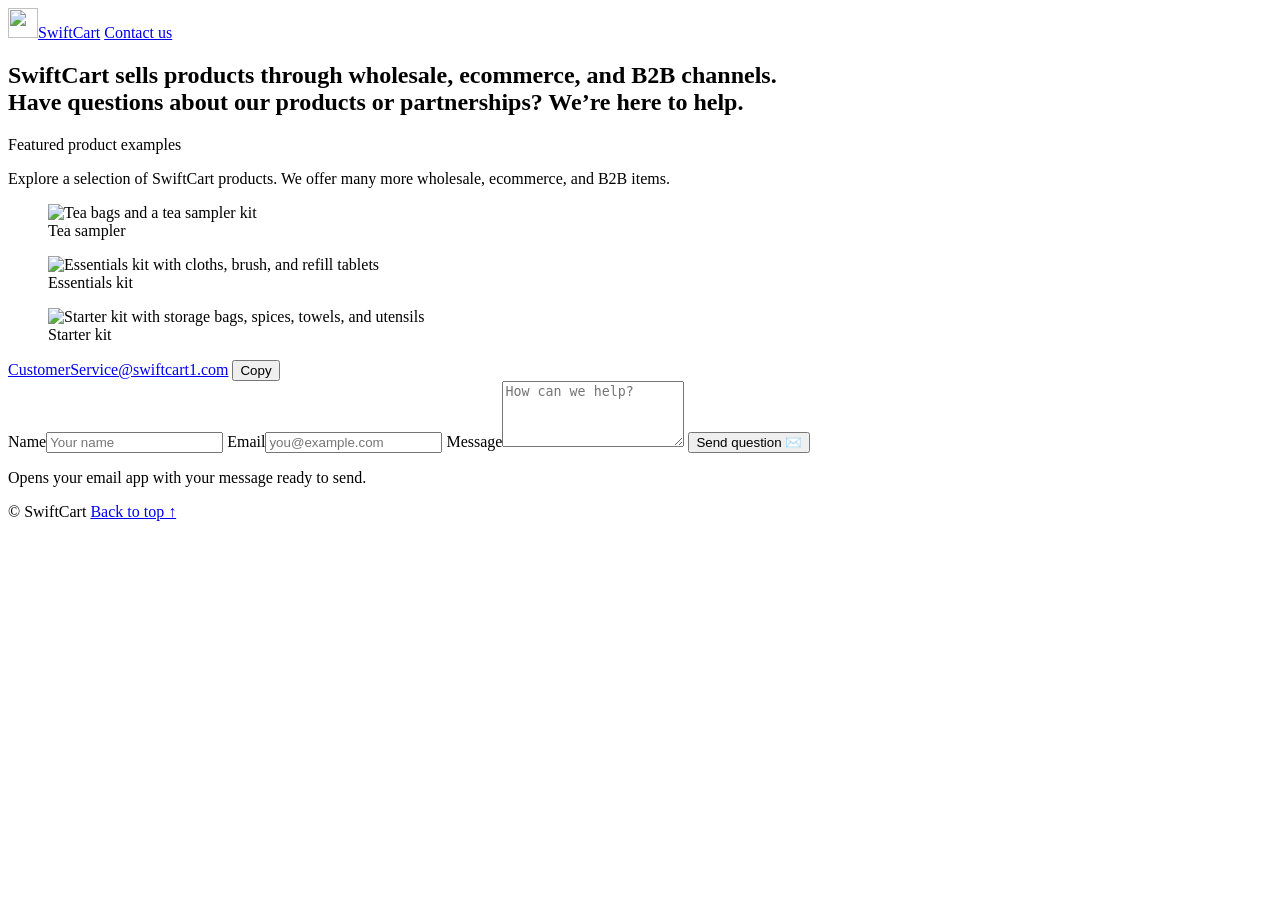
==== commit 823b371c: "Revert "Send contact form directly via Resend Worker endpoint" This reverts commit 04219fa.  Co-Auth" ====
--- a/public/index.html
+++ b/public/index.html
@@ -49,13 +49,12 @@
         </div>
 
         <form class="contact-form" id="contact-form">
-          <label>Name<input name="name" required maxlength="100" placeholder="Your name"></label>
-          <label>Email<input name="email" type="email" required maxlength="200" placeholder="you@example.com"></label>
-          <label>Message<textarea name="message" rows="4" required maxlength="5000" placeholder="How can we help?"></textarea></label>
-          <!-- Honeypot field for bots; hidden from real visitors -->
-          <label class="hp" aria-hidden="true">Company<input name="company" tabindex="-1" autocomplete="off"></label>
-          <button class="btn full" type="submit" id="contact-submit">Send question ✉️</button>
-          <p class="form-note" id="form-status" role="status" aria-live="polite">We usually reply within one business day.</p>
+          <label>Name<input name="name" required placeholder="Your name"></label>
+          <label>Email<input name="email" type="email" required placeholder="you@example.com"></label>
+          <label>Message<textarea name="message" rows="4" required placeholder="How can we help?"></textarea></label>
+          <button class="btn full" type="submit">Send question ✉️</button>
+          <p class="form-note">Opens your email app with your message ready to send.</p>
+          <a class="mailto-fallback" id="mailto-fallback" hidden target="_blank" rel="noopener">Open the email app manually</a>
         </form>
       </section>
     </div>
